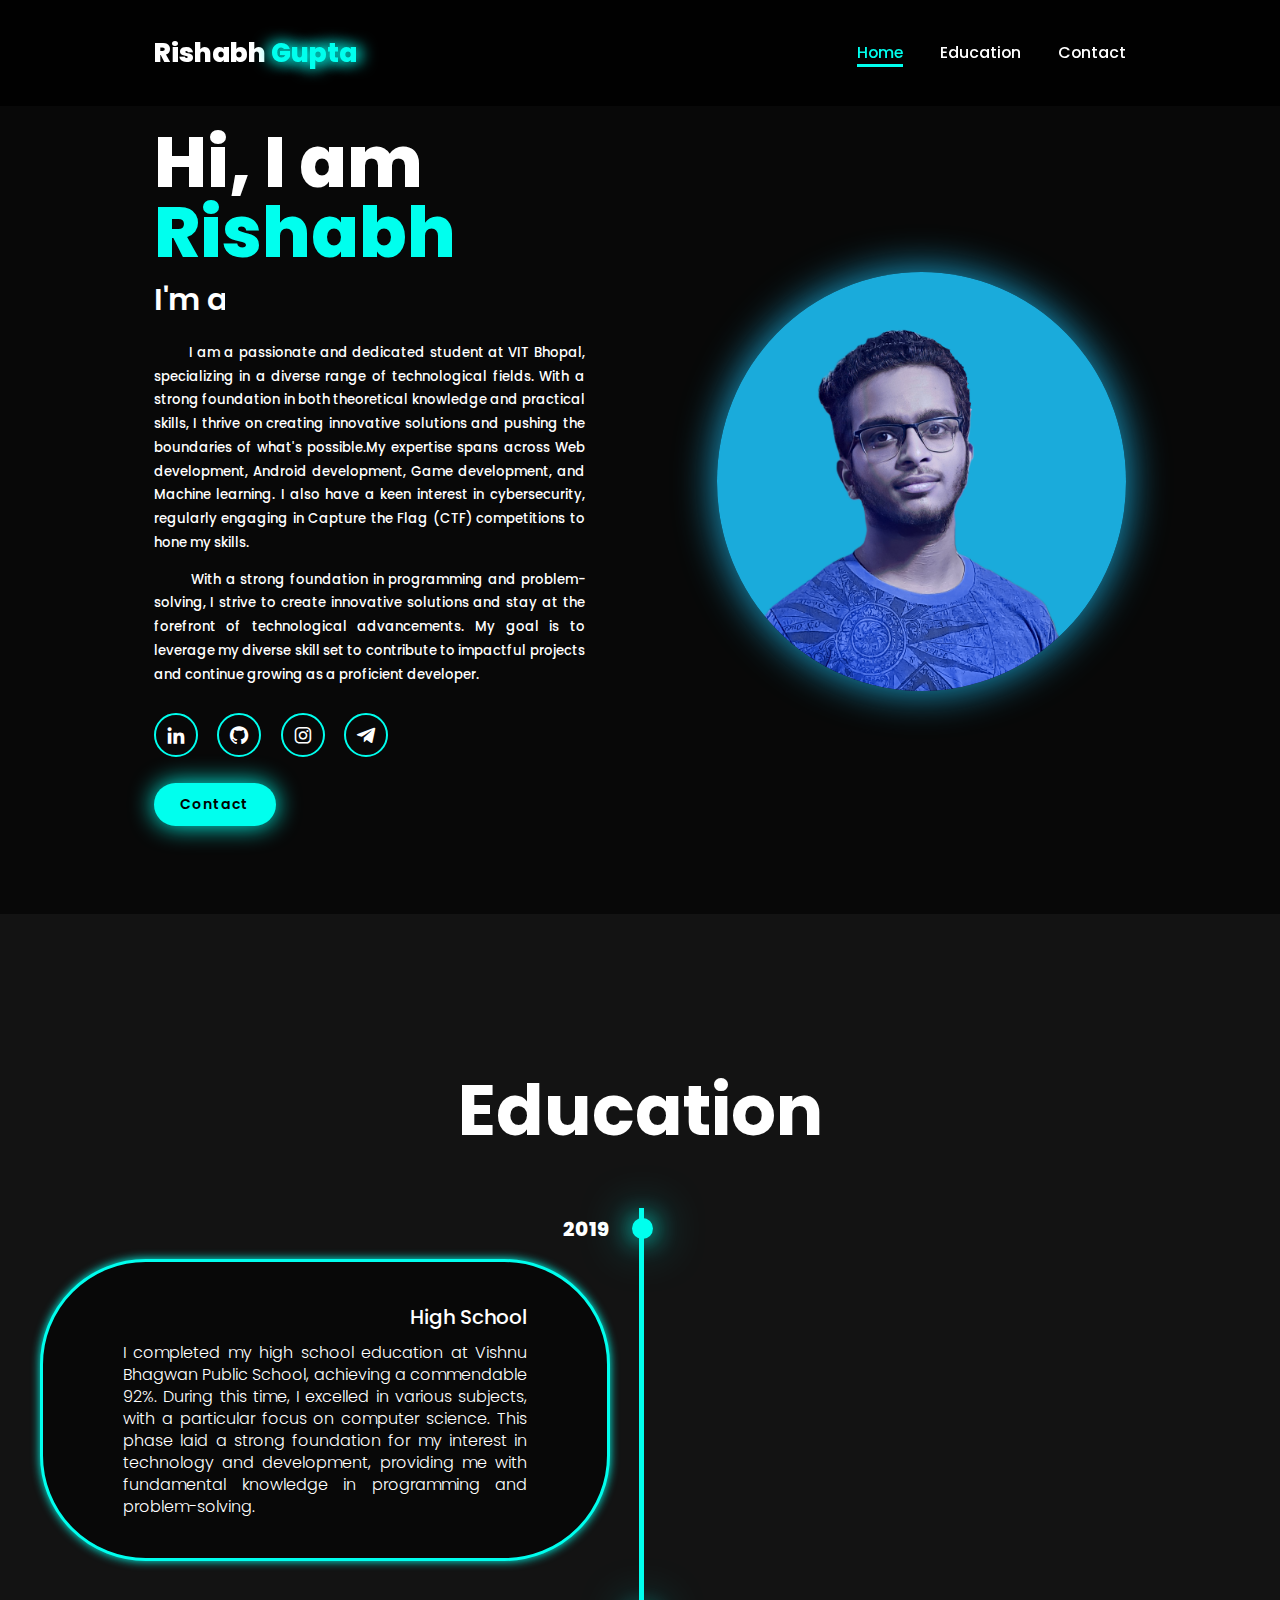
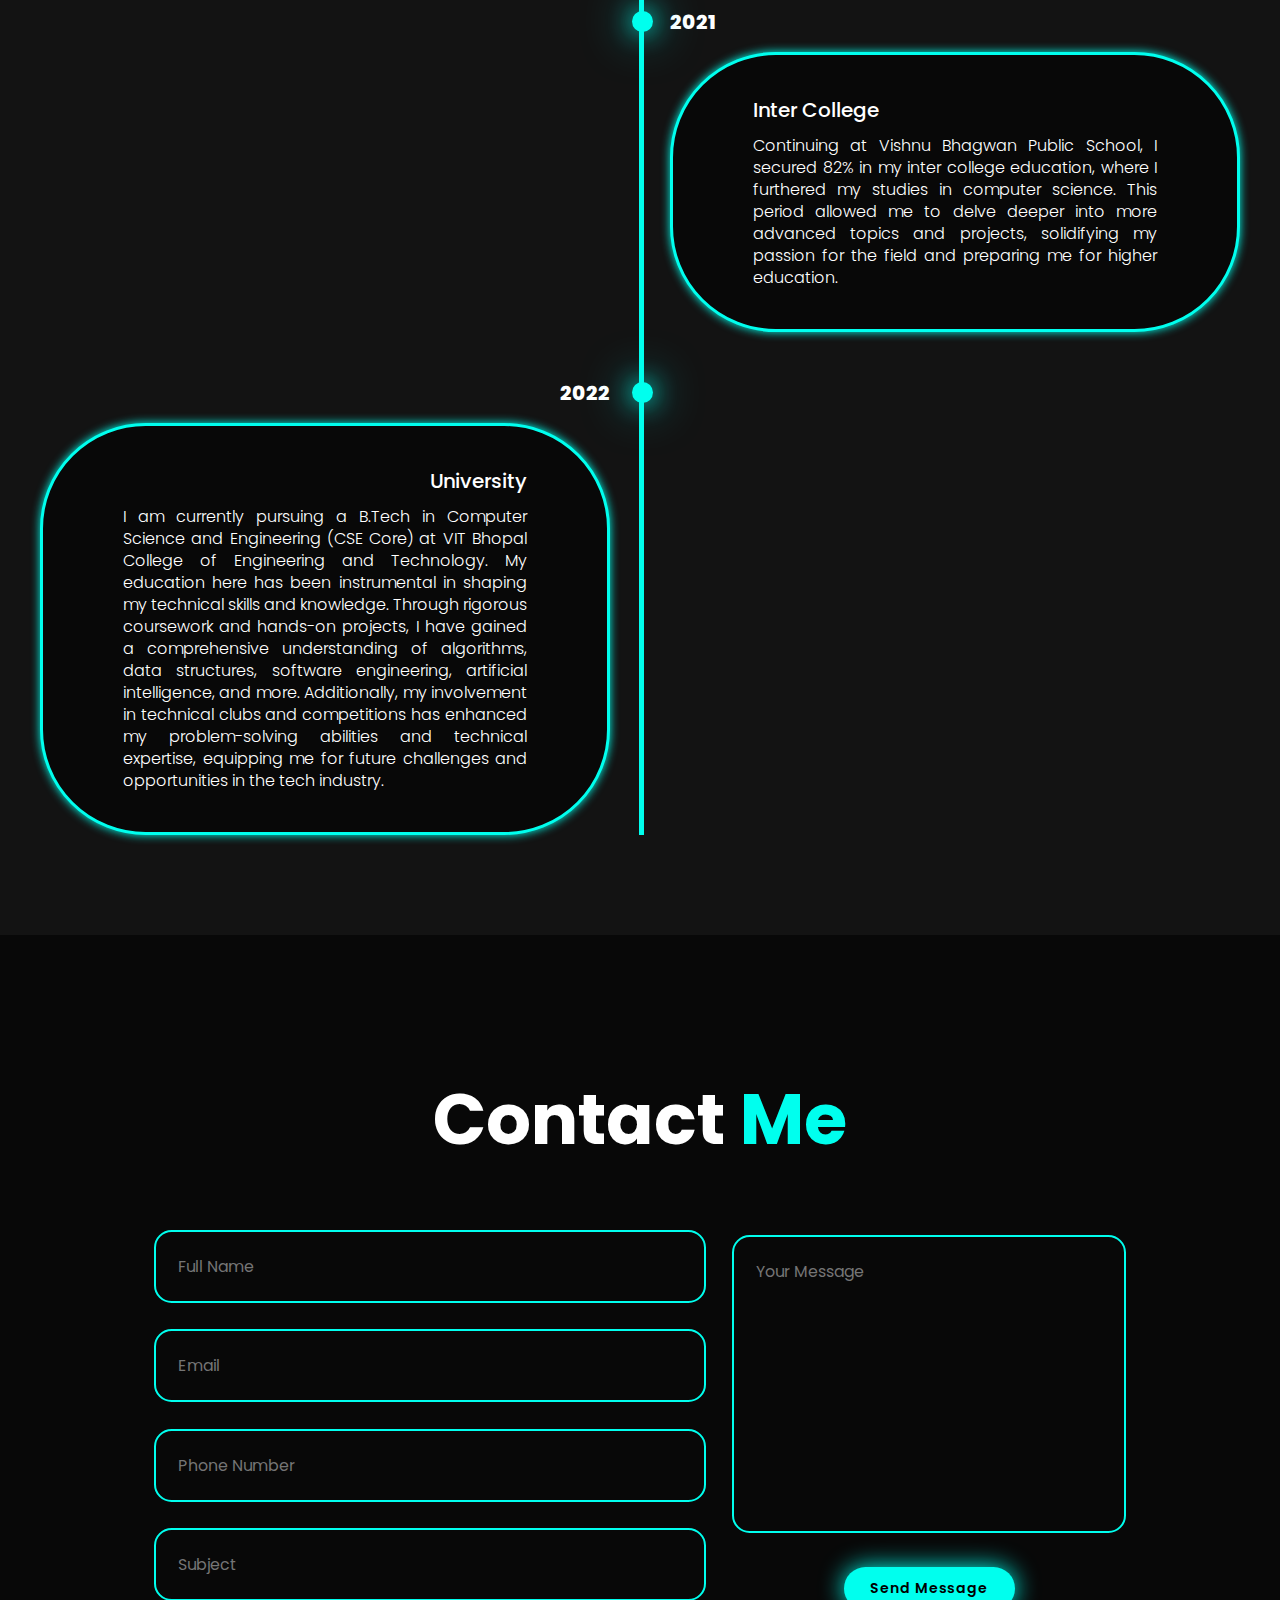
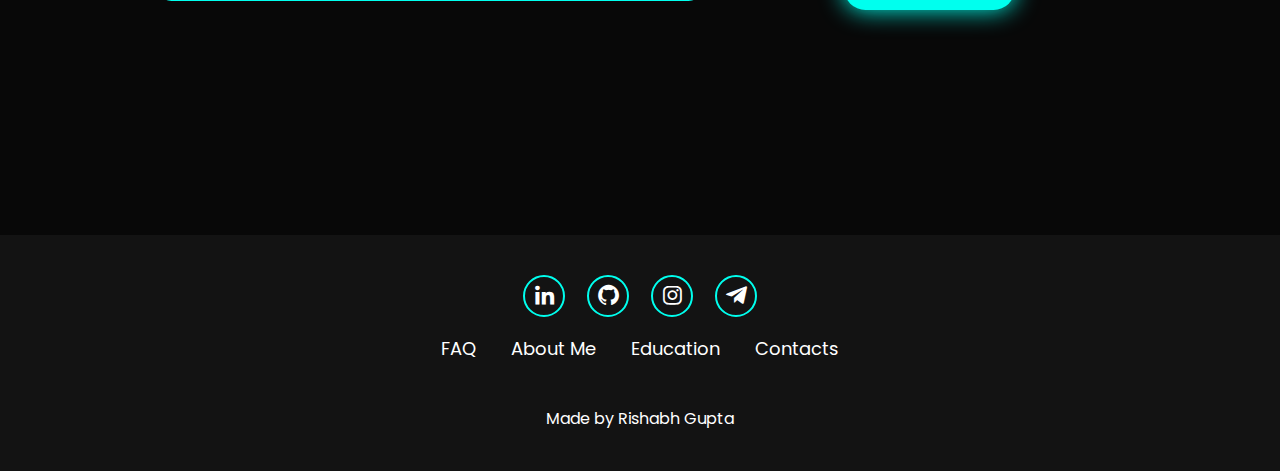
==== PortFolio/index.html @ acc9b7c8 "Made portfolio" ====
<!DOCTYPE html>
<html lang="en">

<head>
    <meta charset="UTF-8">
    <meta name="viewport"
        content="width=device-width, initial-scale=1.0">
    <title>Portfolio</title>
    <link rel="Stylesheet"
        href="./style.css">
    <link href='https://unpkg.com/boxicons@2.1.4/css/boxicons.min.css'
        rel='stylesheet'>
</head>

<body>

    <header class="header">
        <a href="#home"
            class="logo">Rishabh
            <span>Gupta</span>
        </a>

        <i class='bx bx-menu'
            id="menu-icon"></i>

        <nav class="navbar">
            <a href="#home"
                class="active">Home</a>
            <a href="#education">Education</a>
            <a href="#contacts">Contact</a>
        </nav>

    </header>

    <section class="home"
        id="home">

        <div class="home-content">
            <h1>Hi, I am <span>Rishabh</span></h1>

            <h3 class="text-animation">I'm a <span></span></h3>

            <p>&nbsp &nbsp &nbsp &nbsp I am a passionate and dedicated student at VIT Bhopal,
                specializing in a diverse range of technological fields. With a strong
                foundation in both theoretical knowledge and practical skills, I thrive on creating
                innovative solutions and pushing the boundaries of what's possible.My expertise
                spans across Web development, Android development, Game development, and Machine
                learning. I also have a keen interest in cybersecurity, regularly engaging in
                Capture the Flag (CTF) competitions to hone my skills.
            </p>
            <br>
            <p>&nbsp &nbsp &nbsp &nbsp;
                With a strong foundation in programming and problem-solving, I strive to create
                innovative solutions and stay at the forefront of technological advancements. My
                goal is to leverage my diverse skill set to contribute to impactful projects and
                continue growing as a proficient developer.
            </p>

            <div class="social-icons">
                <a href="#"><i class='bx bxl-linkedin'></i></a>
                <a href="#"><i class='bx bxl-github'></i></a>
                <a href="#"><i class='bx bxl-instagram'></i></a>
                <a href="#"><i class='bx bxl-telegram'></i></a>
            </div>

            <div class="btn-group">
                <a href="#contacts"
                    class="btn">Contact</a>
            </div>

        </div>

        <div class="home-img">
            <img src="./rishabh.png"
                alt="">
        </div>

    </section>

    <section class="education"
        id="education">
        <h2 class="heading">Education</h2>

        <div class="timeline-items">

            <div class="timeline-item">
                <div class="timeline-dot"></div>
                <div class="timeline-date">2019</div>
                <div class="timeline-content">
                    <h3>High School</h3>
                    <p>I completed my high school education at Vishnu Bhagwan Public School,
                        achieving a commendable 92%. During this time, I excelled in various
                        subjects, with a particular focus on computer science. This phase laid a
                        strong foundation for my interest in technology and development,
                        providing me with fundamental knowledge in programming and
                        problem-solving.</p>
                </div>
            </div>

            <div class="timeline-item">
                <div class="timeline-dot"> </div>
                <div class="timeline-date">2021</div>
                <div class="timeline-content">
                    <h3>Inter College</h3>
                    <p>Continuing at Vishnu Bhagwan Public School, I secured 82% in my inter
                        college education, where I furthered my studies in computer science.
                        This period allowed me to delve deeper into more advanced topics and
                        projects, solidifying my passion for the field and preparing me for
                        higher education.</p>
                </div>

            </div>

            <div class="timeline-item">
                <div class="timeline-dot"> </div>
                <div class="timeline-date">2022</div>
                <div class="timeline-content">
                    <h3>University</h3>
                    <p>I am currently pursuing a B.Tech in Computer Science and Engineering (CSE
                        Core) at VIT Bhopal College of Engineering and Technology. My education
                        here has been instrumental in shaping my technical skills and knowledge.
                        Through rigorous coursework and hands-on projects, I have gained a
                        comprehensive understanding of algorithms, data structures, software
                        engineering, artificial intelligence, and more. Additionally, my
                        involvement in technical clubs and competitions has enhanced my
                        problem-solving abilities and technical expertise, equipping me for
                        future challenges and opportunities in the tech industry.</p>
                </div>

            </div>

        </div>
    </section>

    <section class="contacts"
        id="contacts">
        <h2 class="heading">Contact <span>Me</span></h2>

        <form action="">
            <div class="input-group">
                <div class="input-box">
                    <input type="text"
                        placeholder="Full Name">
                    <input type="email"
                        placeholder="Email">
                </div>
                <div class="input-box">
                    <input type="number"
                        placeholder="Phone Number">
                    <input type="text"
                        placeholder="Subject">
                </div>
            </div>
            <div class="input-group-2">
                <textarea name=""
                    id=""
                    cols=""
                    rows="10"
                    placeholder="Your Message"></textarea>
                <input type="submit"
                    value="Send Message"
                    class="btn">
            </div>
        </form>
    </section>

    <footer class="footer">
        <div class="social">
            <a href="#"><i class='bx bxl-linkedin'></i></a>
            <a href="#"><i class='bx bxl-github'></i></a>
            <a href="#"><i class='bx bxl-instagram'></i></a>
            <a href="#"><i class='bx bxl-telegram'></i></a>
        </div>

        <ul class="list">
            <li><a href="#">FAQ</a></li>
            <li><a href="#home">About Me</a></li>
            <li><a href="#education">Education</a></li>
            <li><a href="#contacts">Contacts</a></li>
        </ul>

        <p class="copyright">
            Made by Rishabh Gupta
        </p>
    </footer>
    <script src="./script.js"></script>

</body>

</html>
---- PortFolio/style.css ----
@import url('https://fonts.googleapis.com/css2?family=Poppins&display=swap');

* {
    margin: 0;
    padding: 0;
    border: none;
    outline: none;
    color: white;
    text-decoration: none;
    box-sizing: border-box;
    scroll-behavior: smooth;
    font-family: "Poppins", sans-serif;
}


:root {
    --bg-color: #080808;
    --second-bg-color: #131313;
    --text-color: white;
    --main-color: #00ffee;
}

::-webkit-scrollbar {
    width: 15px;
}

::-webkit-scrollbar-thumb {
    background-color: var(--main-color);
}

::-webkit-scrollbar-track {
    background-color: var(--bg-color);
    width: 50px;
}

html {
    font-size: 60%;
    overflow-x: hidden;
}


body {
    background: var(--bg-color);
    color: var(--text-color);
}

span {
    color: var(--main-color);
}

/* For all section height */
section {
    min-height: 100vh;
    padding: 10rem 12% 10rem;
}

.heading {
    font-size: 8rem;
    text-align: center;
    margin: 5rem 0;
}

/* Header block */
.header {
    position: fixed;
    top: 0px;
    left: 0;
    height: 12rem;
    width: 100%;
    padding: 4rem 12% 4rem;
    background: rgba(0, 0, 0, 0.8);
    backdrop-filter: blur(10px);
    display: flex;
    justify-content: space-between;
    align-items: center;
    z-index: 5;
}

/* logo named RISHABH GUPTA */
.logo {
    font-size: 3rem;
    color: var(--text-color);
    font-weight: 800;
    cursor: pointer;
    transition: 0.3s ease;
}

.logo:hover {
    transform: scale(1.1);
}

.logo span {
    text-shadow: 5px 0px 15px var(--main-color),
        -5px 0px 15px var(--main-color);
}

/* Navbar in header */
.navbar a {
    font-size: 1.8rem;
    color: var(--text-color);
    margin-left: 4rem;
    font-weight: 500;
    transition: 0.3s ease;
    border-bottom: 3px solid transparent;
}

.navbar a:hover,
.navbar a.active {
    color: var(--main-color);
    border-bottom: 3px solid var(--main-color);
}

/* Menu icon for phone's Navbar */
#menu-icon {
    font-size: 3.6rem;
    color: var(--main-color);
    display: none;
}

/* Home Section */
.home {
    display: flex;
    align-items: center;
    justify-content: center;
    gap: 15rem;
}

/* Text and btn part */
.home-content {
    display: flex;
    flex-direction: column;
    align-items: baseline;
    text-align: left;
    justify-content: center;
    margin-top: 3rem;
}

/* Name heading */
.home-content h1 {
    font-size: 8rem;
    font-weight: 800;
    margin-top: 1.5rem;
    line-height: 1;
}

/* Worst part for me */
.home-content h3 {
    margin-bottom: 2rem;
    margin-top: 1rem;
    font-size: 3.5rem;
}

/* All text in h3 */
.text-animation {
    font-size: 34px;
    font-weight: 600;
    min-width: 280px;
}

/* Real animation part */
.text-animation span {
    position: relative;
}

/* Changing words before the span content */
.text-animation span::before {
    content: "";
    color: var(--main-color);
    animation-name: words;
    animation-duration: 15s;
    animation-iteration-count: infinite;
}

/* Creating Illusion of typing an curson by making a box on the left of the content written in above code. */
.text-animation span::after {
    content: "";
    background-color: var(--bg-color);
    position: absolute;
    width: calc(100% + 8px);
    height: 100%;
    border-left: 3px solid var(--bg-color);
    right: -8px;
    animation-name: typing, cursor;
    animation-duration: 15s, 0.6s;
    animation-iteration-count: infinite;
    animation-timing-function: steps(14);
}

/* Creating Cursor illusion  */
@keyframes cursor {
    to {
        border-left: 2px solid var(--main-color);
    }
}

/* Setting content in ::before */
@keyframes words {

    0%,
    20% {
        content: "Student";
    }

    21%,
    40% {
        content: "Web developer";
    }

    41%,
    60% {
        content: "Android Developer";
    }

    61%,
    80% {
        content: "Game Developer";
    }

    81%,
    100% {
        content: "Competitve Programmer";
    }
}

/* Typing Illusion */
@keyframes typing {

    10%,
    15%,
    30%,
    35%,
    50%,
    55%,
    70%,
    75%,
    90%,
    95% {
        width: 0;
    }

    5%,
    20%,
    25%,
    40%,
    45%,
    60%,
    65%,
    80%,
    85% {
        width: calc(100% + 8px);
    }
}

/* Written paragarph Coppied by ChatGPT. I am unable to write :) */
.home-content p {
    font-size: 1.5rem;
    font-weight: 500;
    line-height: 1.8;
    max-width: 1000px;
    text-align: justify;
}

/* Only good Image of me (Used everywhere lol) */
.home-img {
    border-radius: 50%;
}

.home-img img {
    position: relative;
    top: 3rem;
    width: 32vw;
    border-radius: 50%;
    box-shadow: 0px 0px 40px #1aabdb;
    cursor: pointer;
    transition: 0.4s ease-in-out;
}

/* Fancy animation on image */
.home-img img:hover {
    box-shadow: 0 0 40px #1aabdb,
        0 0 70px #1aabdb,
        0 0 100px #1aabdb;
}

.social-icons a {
    display: inline-flex;
    justify-content: center;
    align-items: center;
    width: 5rem;
    height: 5rem;
    background: transparent;
    border-radius: 50%;
    border: 2px solid var(--main-color);
    font-size: 2.5rem;
    color: var(--main-color);
    margin: 3rem 2rem 3rem 0;
    transition: 0.3s ease-in-out;
}

.social-icons a:hover {
    color: var(--text-color);
    transform: scale(1.3) translateY(-5px);
    box-shadow: 0 0 25px var(--main-color);
    background-color: var(--main-color);
}

.btn-group {
    gap: 1.5rem;
}

.btn {
    display: inline-block;
    padding: 1rem 2.8rem;
    background: var(--main-color);
    box-shadow: 0 0 25px var(--main-color);
    border-radius: 4rem;
    font-size: 1.6rem;
    color: black;
    border: 2px solid transparent;
    letter-spacing: 0.1rem;
    font-weight: 600;
    transition: 0.3s ease-in-out;
    cursor: pointer;
}

.btn:hover {
    transform: scale(1.05);
    box-shadow: 0 0 50px var(--main-color);
}

/* Eduction Section */
.education {
    padding: 100px 15px;
    background: var(--second-bg-color);
}

.education h2 {
    margin-bottom: 5rem;
}

.timeline-items {
    max-width: 1200px;
    margin: auto;
    display: flex;
    flex-wrap: wrap;
    position: relative;
}

.timeline-items::before {
    content: "";
    position: absolute;
    width: 5px;
    height: 100%;
    background-color: var(--main-color);
    left: calc((50% - 1px));
}

.timeline-item {
    margin-bottom: 40px;
    width: 100%;
    position: relative;
}

.timeline-item:last-child {
    margin-bottom: 0;
}

.timeline-item:nth-child(odd) {
    padding-right: calc(50% + 30px);
    text-align: right;
}

.timeline-item:nth-child(even) {
    padding-left: calc(50% + 30px);
}

.timeline-dot {
    height: 21px;
    width: 21px;
    background-color: var(--main-color);
    box-shadow: 0 0 25px var(--main-color),
        0 0 50px var(--main-color);
    border-radius: 50%;
    position: absolute;
    left: calc(50% - 8px);
    top: 10px;
}

.timeline-date {
    font-size: 20px;
    font-weight: 800;
    margin: 6px 0 15px;
}

.timeline-content {
    background-color: var(--bg-color);
    border: 3px solid var(--main-color);
    padding: 40px 80px;
    border-radius: 12rem;
    box-shadow: 0 0 10px var(--main-color);
    cursor: pointer;
    transition: 0.3s ease-in-out;
}

.timeline-content:hover {
    transform: scale(1.05);
    box-shadow: 0 0 25px var(--main-color);
}

.timeline-content h3 {
    font-size: 20px;
    font-weight: 500;
    margin: 0 0 10px;
}

.timeline-content p {
    font-size: 16px;
    font-weight: 300;
    line-height: 22px;
    text-align: justify;
}

/* Contacts */
.contacts {
    background-color: var(--bg-color);
}

.contacts h2 {
    margin-bottom: 3rem;
    color: white;
}

.contacts form {
    display: flex;
    align-items: center;
    justify-content: center;
    gap: 3rem;
    margin: 5rem auto;
    text-align: center;
}

.contacts form .input-box {
    display: flex;
    justify-content: center;
    flex-wrap: wrap;
}

.contacts form .input-box input,
.contacts form textarea {
    width: 100%;
    padding: 2.5rem;
    font-size: 1.8rem;
    color: var(--text-color);
    background: var(--bg-color);
    border-radius: 2rem;
    border: 2px solid var(--main-color);
    margin: 1.5rem 0;
    resize: none;
}

.contacts form .btn {
    margin-top: 2rem;
}

.footer {
    position: relative;
    bottom: 0;
    width: 100%;
    padding: 40px 0;
    background-color: var(--second-bg-color);
}

.footer .social {
    text-align: center;
    padding-bottom: 25px;
    color: var(--main-color);
}

.footer .social a {
    font-size: 25px;
    color: var(--main-color);
    border: 2px solid var(--main-color);
    width: 42px;
    height: 42px;
    line-height: 42px;
    display: inline-block;
    text-align: center;
    border-radius: 50%;
    margin: 0 10px;
    transition: 0.3s ease-in-out;
}

.footer .social a:hover {
    transform: scale(1.2)translateY((-10px));
    background-color: var(--main-color);
    color: black;
    box-shadow: 0 0 25px var(--main-color);
}

.footer ul {
    margin-top: 0;
    padding: 0;
    font-size: 18px;
    line-height: 1.6rem;
    margin-left: 0;
    text-align: center;
}

.footer ul li a {
    color: white;
    border-bottom: 3px solid transparent;
    transition: 0.3s ease-in-out;
}

.footer ul li a:hover {
    border-bottom: 3px solid var(--main-color);
}

.footer ul li {
    display: inline-block;
    padding: 0 15px;
}

.footer .copyright {
    margin-top: 50px;
    text-align: center;
    font-size: 16px;
    color: white;
}

/* Media Queries (Responsivness) */
@media (max-width:1285px) {
    html {
        font-size: 55%;
    }
}

@media (max-width:991px) {
    header {
        padding: 2rem 3%;
    }

    section {
        padding: 10rem 3% 2rem;
    }

    .timeline-items::before {
        left: 7px;
    }

    .timeline-item:nth-child(odd) {
        padding-right: 0;
        text-align: left;
    }

    .timeline-item:nth-child(odd),
    .timeline-item:nth-child(even) {
        padding-left: 37px;
    }

    .timeline-dot {
        left: 0;
    }

    .contacts form {
        flex-direction: column;
    }

    .footer {
        padding: 2rem 3%;
    }
}

@media (max-width:895px) {
    #menu-icon {
        display: block;
    }

    .navbar {
        position: absolute;
        top: 100%;
        right: 0;
        width: 50%;
        padding: 1rem 3%;
        background: rgba(0, 0, 0, 0.8);
        backdrop-filter: blur(20px);
        border-bottom-left-radius: 2rem;
        border-left: 2px solid var(--main-color);
        border-bottom: 2px solid var(--main-color);
        display: none;
    }

    .navbar.active {
        display: block;
    }

    .navbar a {
        display: block;
        font-size: 2rem;
        margin: 3rem 0;
        color: white;
    }

    .home {
        flex-direction: column-reverse;
        margin: 5rem 4rem;
    }

    .home-content h3 {
        font-size: 2.6rem;
    }

    .home-content h1 {
        font-size: 8rem;
        margin-top: 1rem;
    }

    .home-content p {
        max-width: 600px;
        margin: 0 auto;
    }

    .home-img {
        width: 30vw;
    }

}
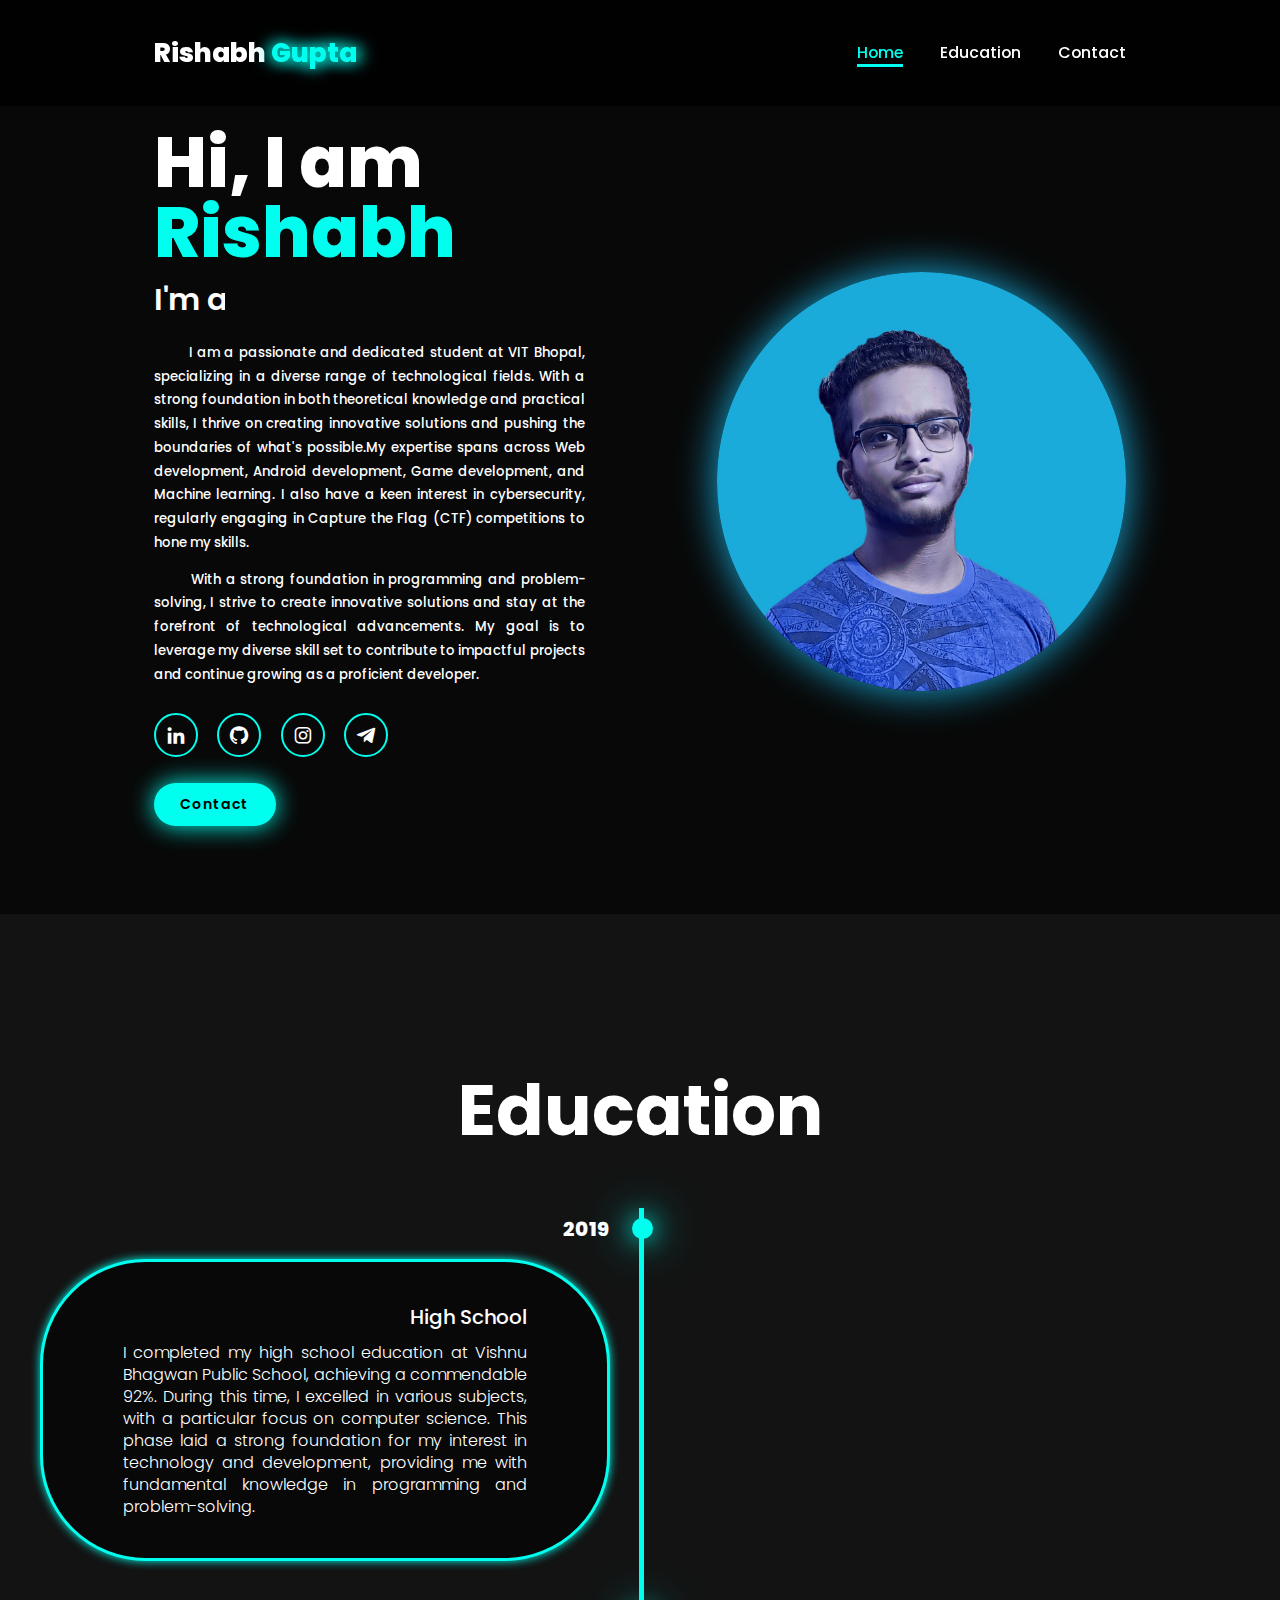
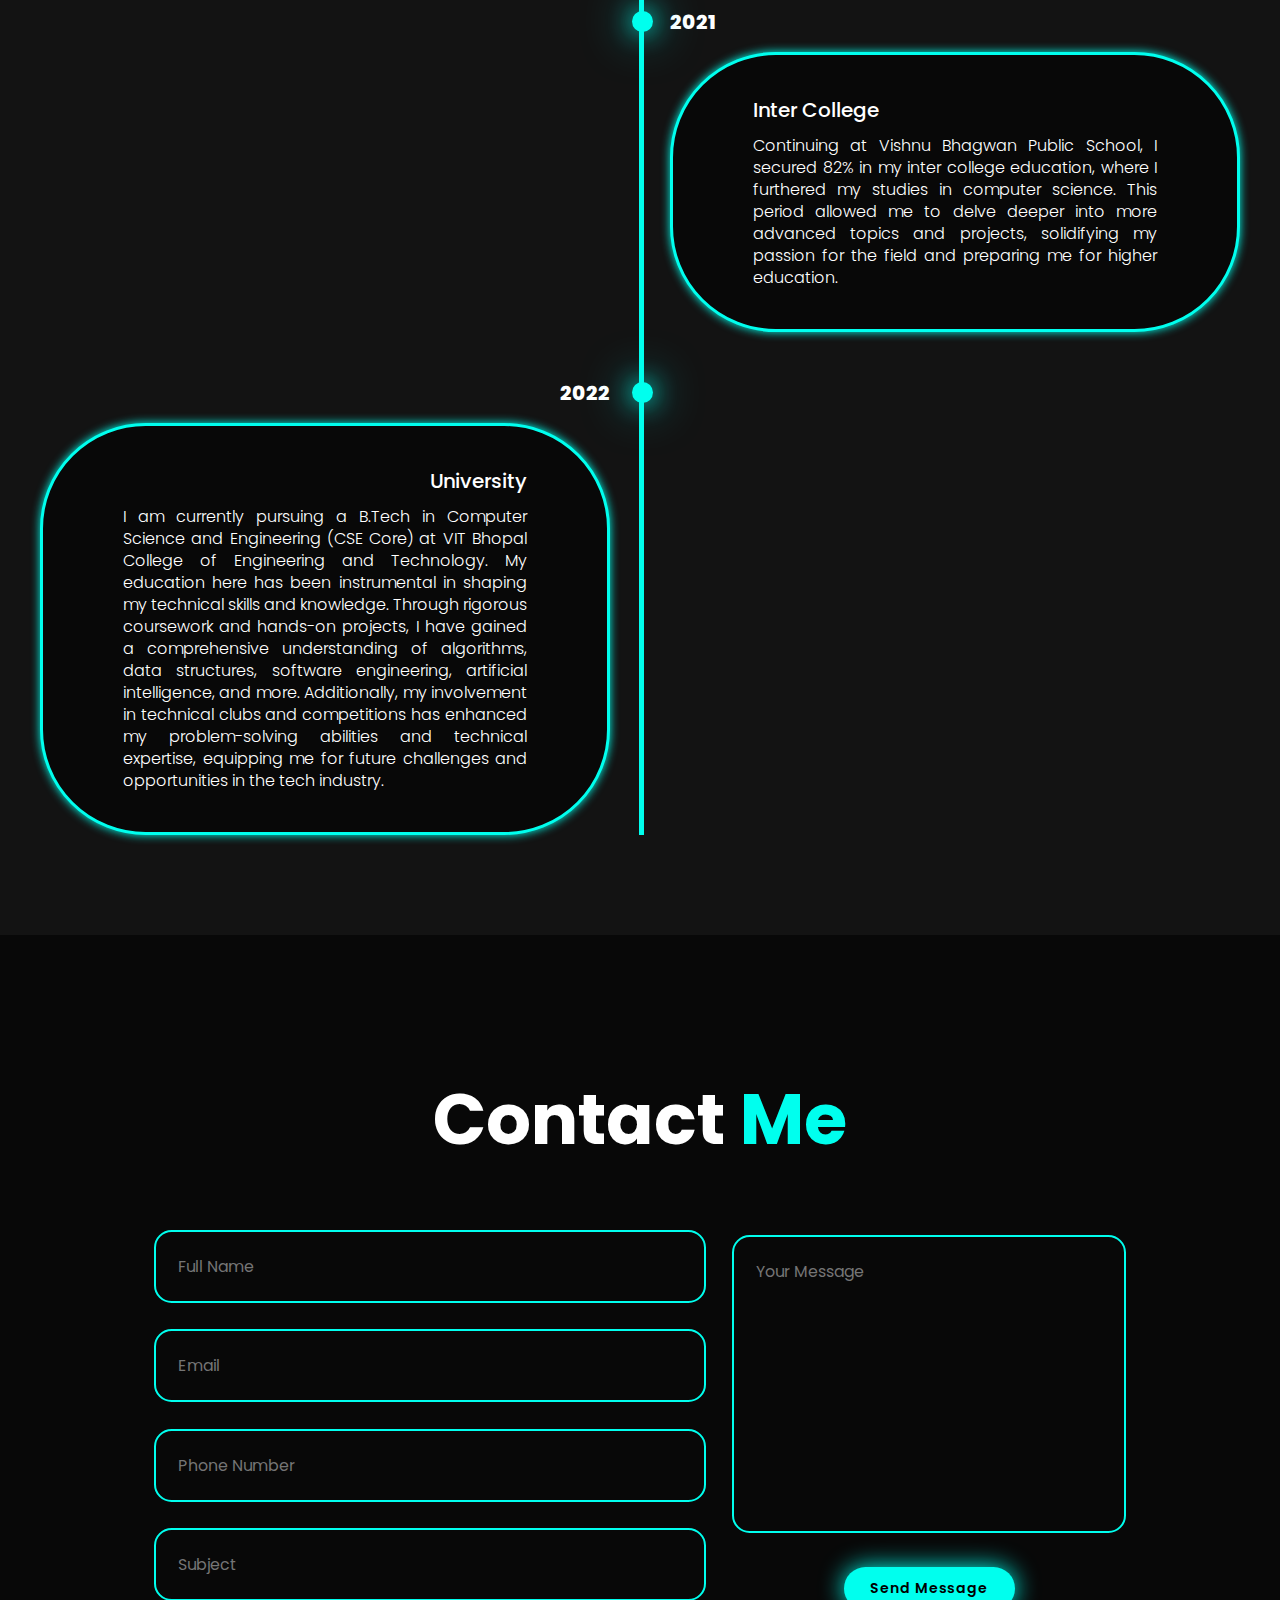
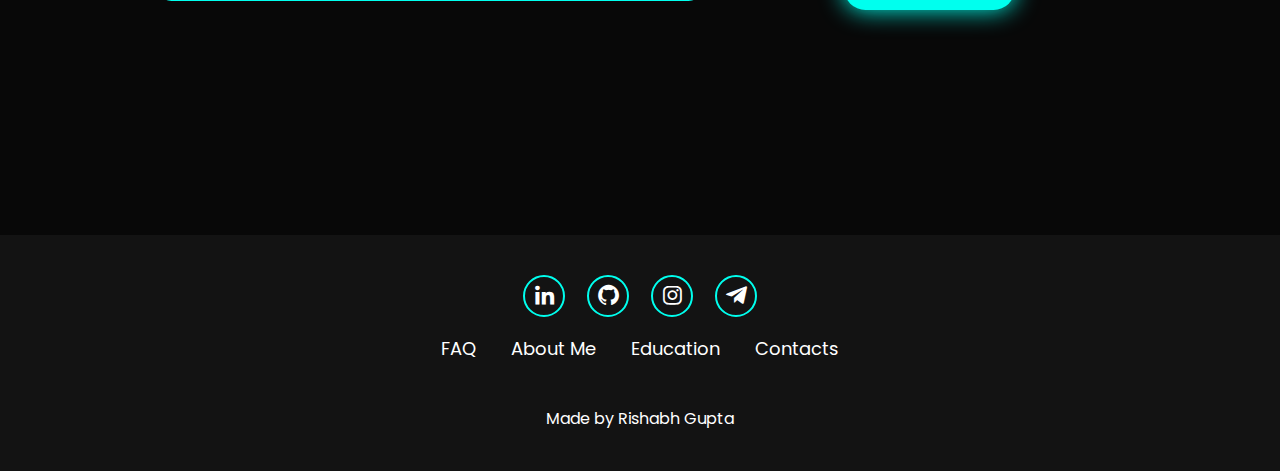
==== commit ec7b87bb: "Reduce Image size" ====
--- a/PortFolio/index.html
+++ b/PortFolio/index.html
@@ -71,7 +71,7 @@
         </div>
 
         <div class="home-img">
-            <img src="./rishabh.png"
+            <img src="./rishabh.jpg"
                 alt="">
         </div>
 
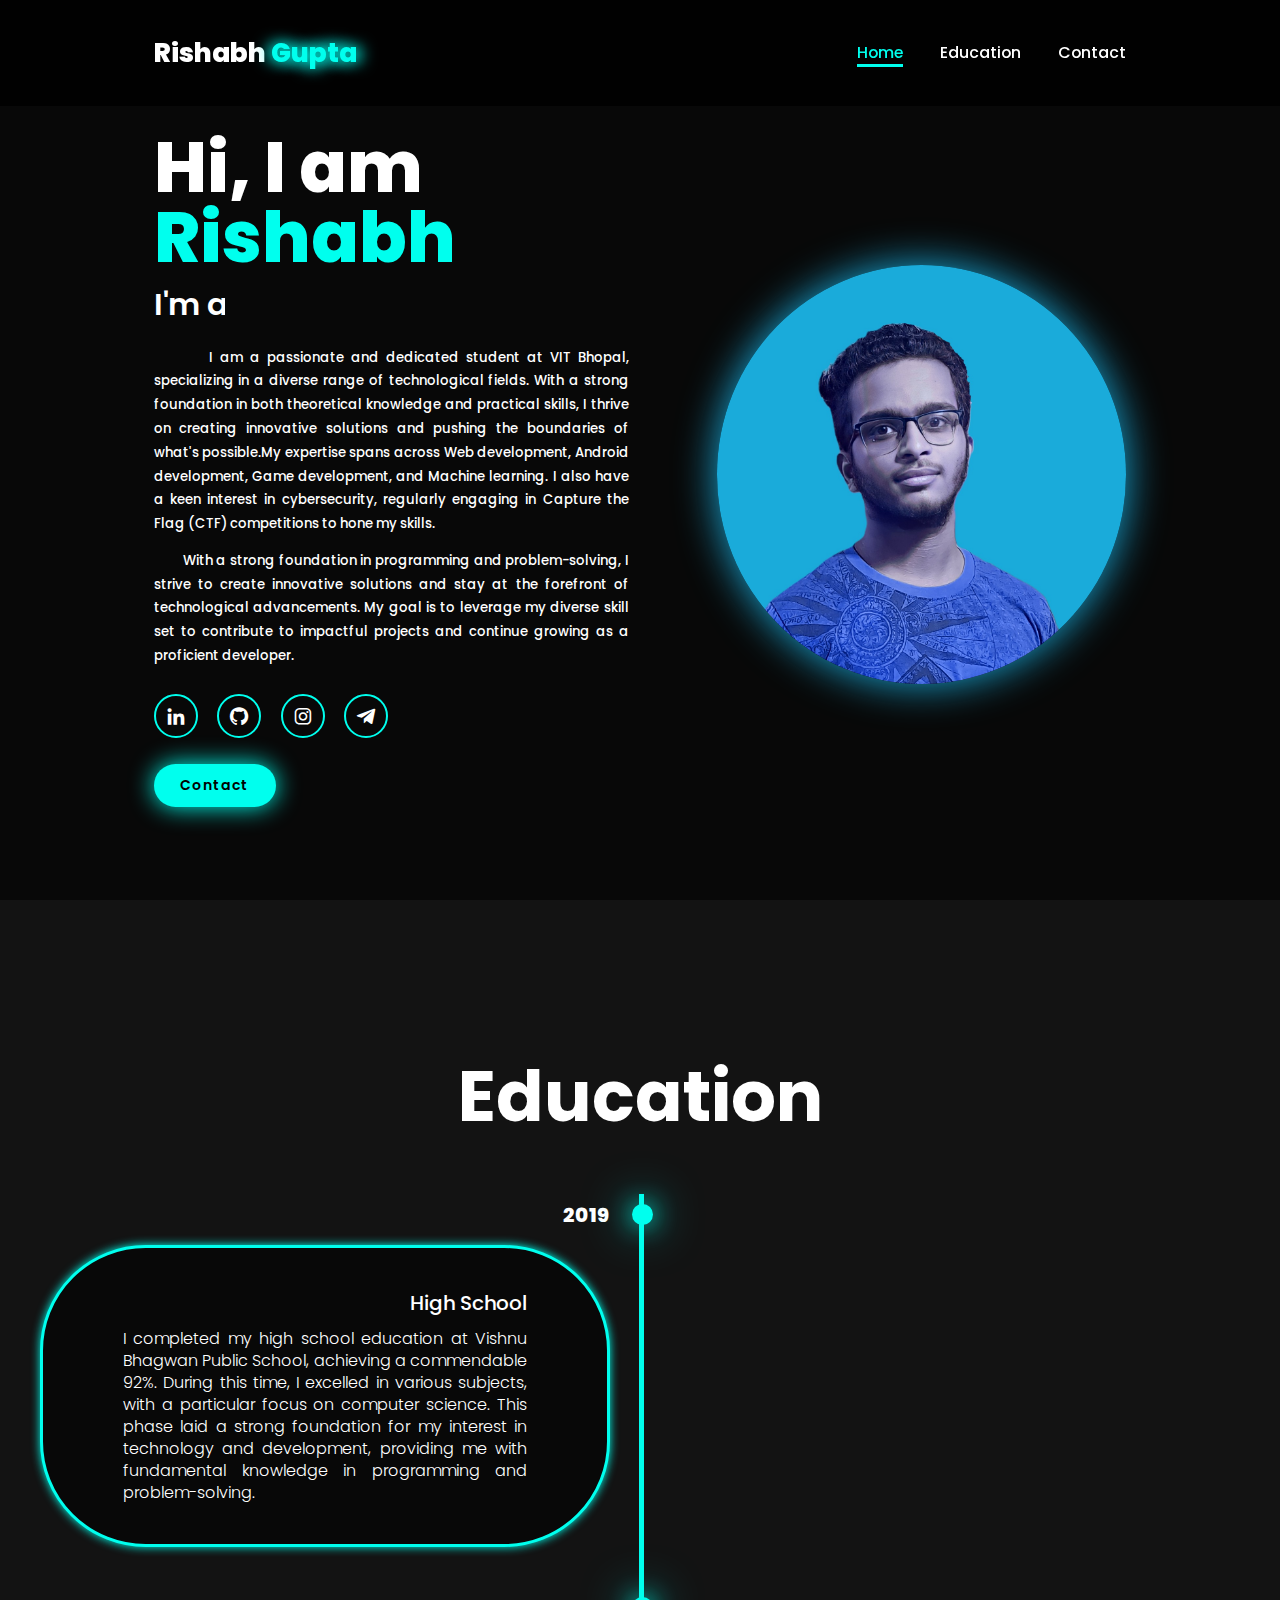
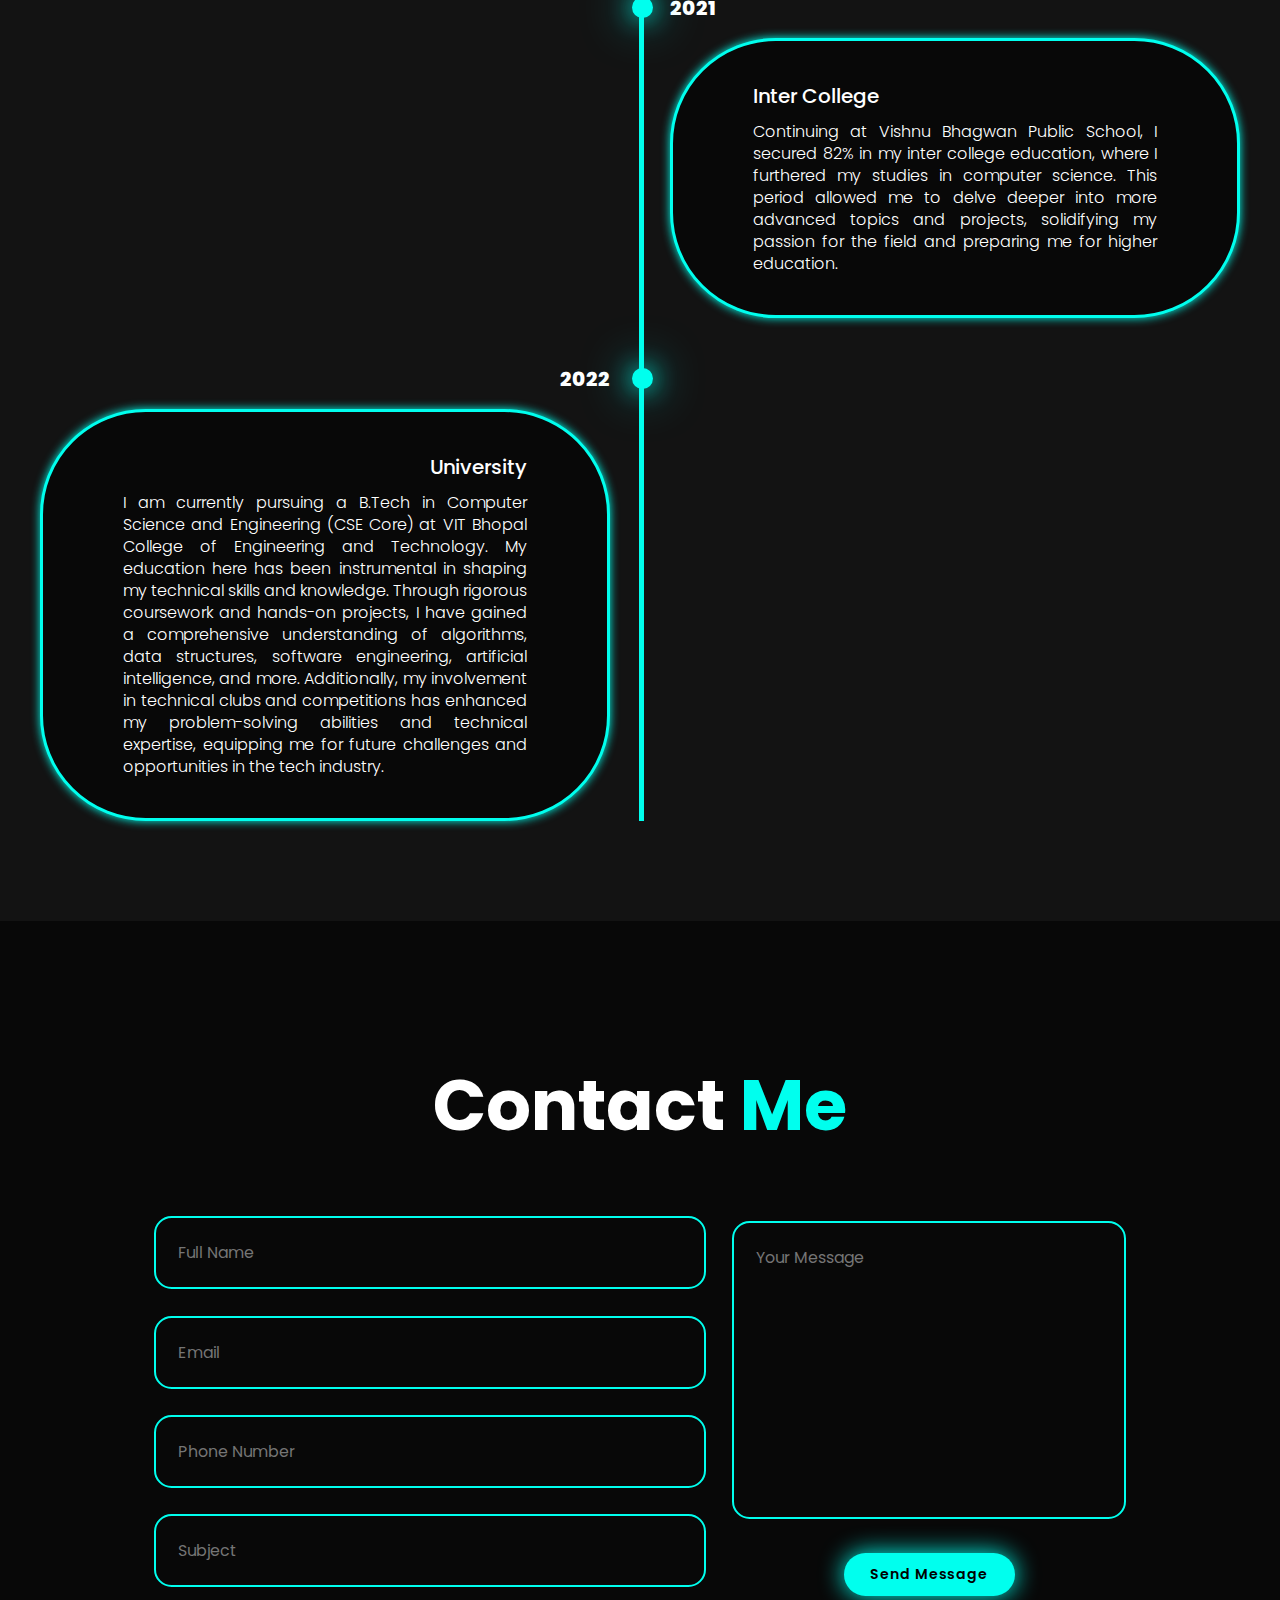
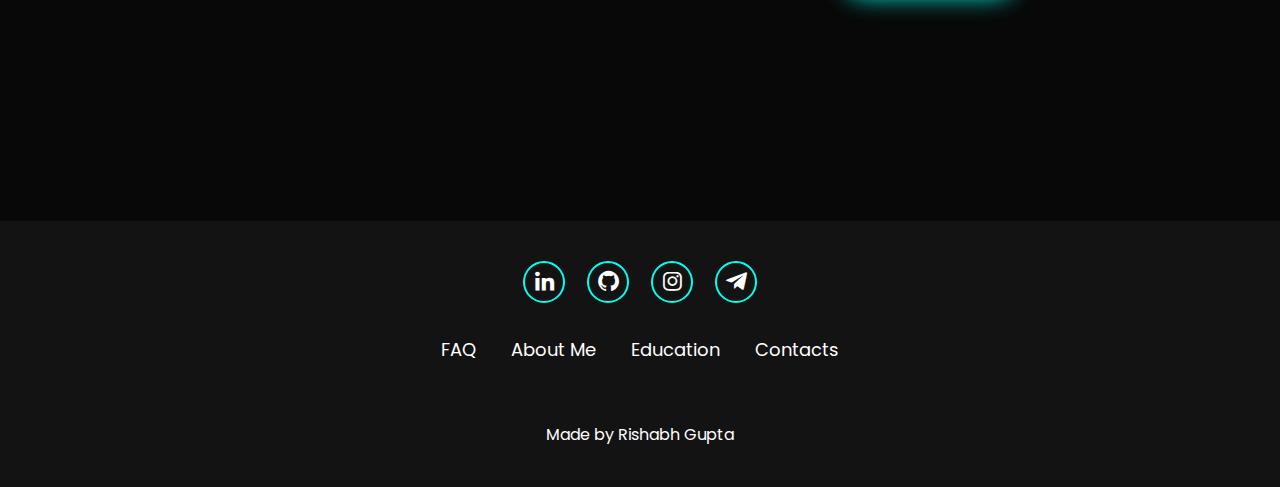
==== commit 3b3a7ba5: "Added links" ====
--- a/PortFolio/index.html
+++ b/PortFolio/index.html
@@ -57,10 +57,10 @@
             </p>
 
             <div class="social-icons">
-                <a href="#"><i class='bx bxl-linkedin'></i></a>
-                <a href="#"><i class='bx bxl-github'></i></a>
-                <a href="#"><i class='bx bxl-instagram'></i></a>
-                <a href="#"><i class='bx bxl-telegram'></i></a>
+                <a href="https://www.linkedin.com/in/rishabh-gupta-a07695176/" target="_blank"><i class='bx bxl-linkedin'></i></a>
+                <a href="https://github.com/RISHABH-GUPTA-RG" target="_blank"><i class='bx bxl-github'></i></a>
+                <a href="https://www.instagram.com/rishabh_gupta_rg_/" target="_blank"><i class='bx bxl-instagram'></i></a>
+                <a href="https://t.me/Rishabh_Gupta_RG" target="_blank"><i class='bx bxl-telegram'></i></a>
             </div>
 
             <div class="btn-group">
@@ -166,10 +166,10 @@
 
     <footer class="footer">
         <div class="social">
-            <a href="#"><i class='bx bxl-linkedin'></i></a>
-            <a href="#"><i class='bx bxl-github'></i></a>
-            <a href="#"><i class='bx bxl-instagram'></i></a>
-            <a href="#"><i class='bx bxl-telegram'></i></a>
+            <a href="https://www.linkedin.com/in/rishabh-gupta-a07695176/" target="_blank"><i class='bx bxl-linkedin'></i></a>
+            <a href="https://github.com/RISHABH-GUPTA-RG" target="_blank"><i class='bx bxl-github'></i></a>
+            <a href="https://www.instagram.com/rishabh_gupta_rg_/" target="_blank"><i class='bx bxl-instagram'></i></a>
+            <a href="https://t.me/Rishabh_Gupta_RG" target="_blank"><i class='bx bxl-telegram'></i></a>
         </div>
 
         <ul class="list">
--- a/PortFolio/style.css
+++ b/PortFolio/style.css
@@ -36,6 +36,7 @@
 html {
     font-size: 60%;
     overflow-x: hidden;
+    min-width: 375px;
 }
 
 
@@ -122,7 +123,7 @@
     display: flex;
     align-items: center;
     justify-content: center;
-    gap: 15rem;
+    gap: 10rem;
 }
 
 /* Text and btn part */
@@ -501,7 +502,7 @@
     margin-top: 0;
     padding: 0;
     font-size: 18px;
-    line-height: 1.6rem;
+    line-height: 5rem;
     margin-left: 0;
     text-align: center;
 }
@@ -538,6 +539,10 @@
 @media (max-width:991px) {
     header {
         padding: 2rem 3%;
+    }
+
+    .home{
+        gap:5rem;
     }
 
     section {
@@ -607,11 +612,11 @@
     }
 
     .home-content h3 {
-        font-size: 2.6rem;
+        font-size: 1.6rem;
     }
 
     .home-content h1 {
-        font-size: 8rem;
+        font-size: 5rem;
         margin-top: 1rem;
     }
 
@@ -621,7 +626,15 @@
     }
 
     .home-img {
-        width: 30vw;
-    }
-
+        width: 50vw;
+    }
+
+    .home-img img {
+        width: 50vw;
+    }
+
+    .timeline-content {
+        border-radius: 2rem;
+        padding: 10px 20px;
+    }
 }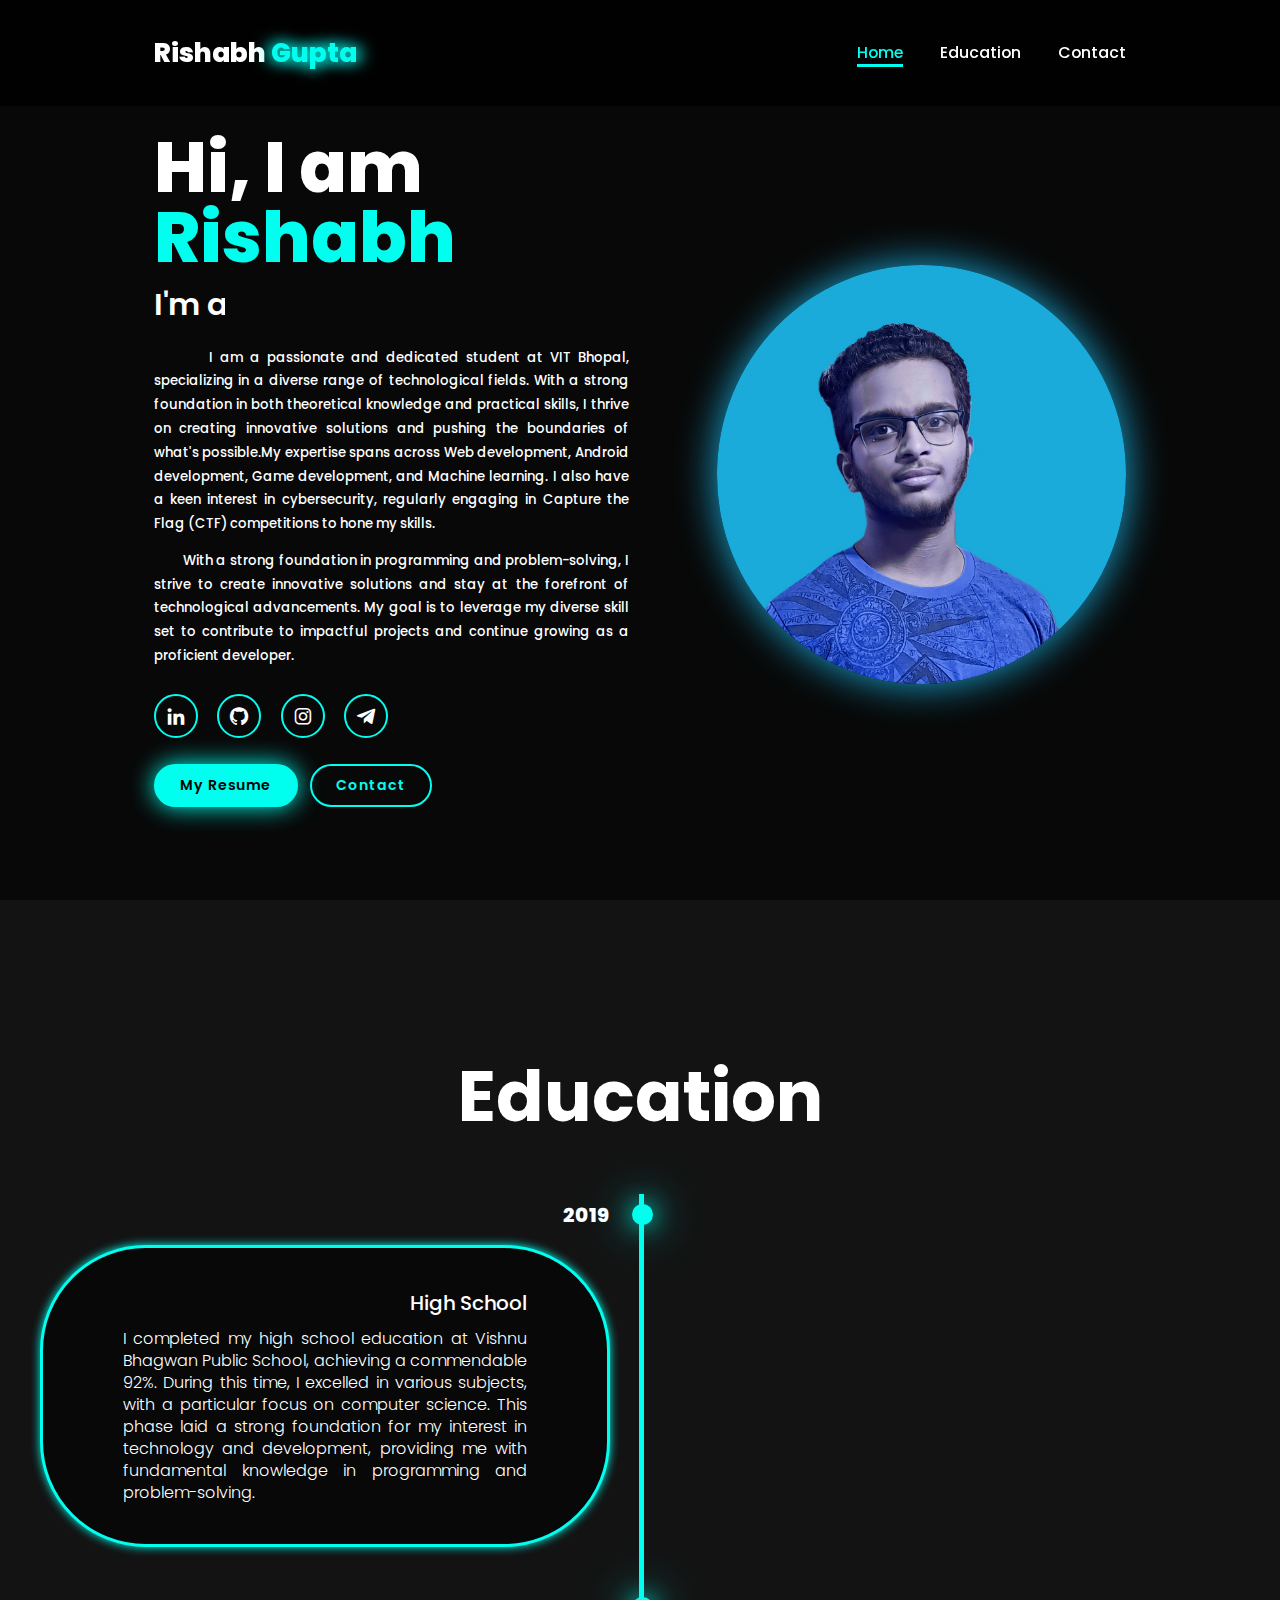
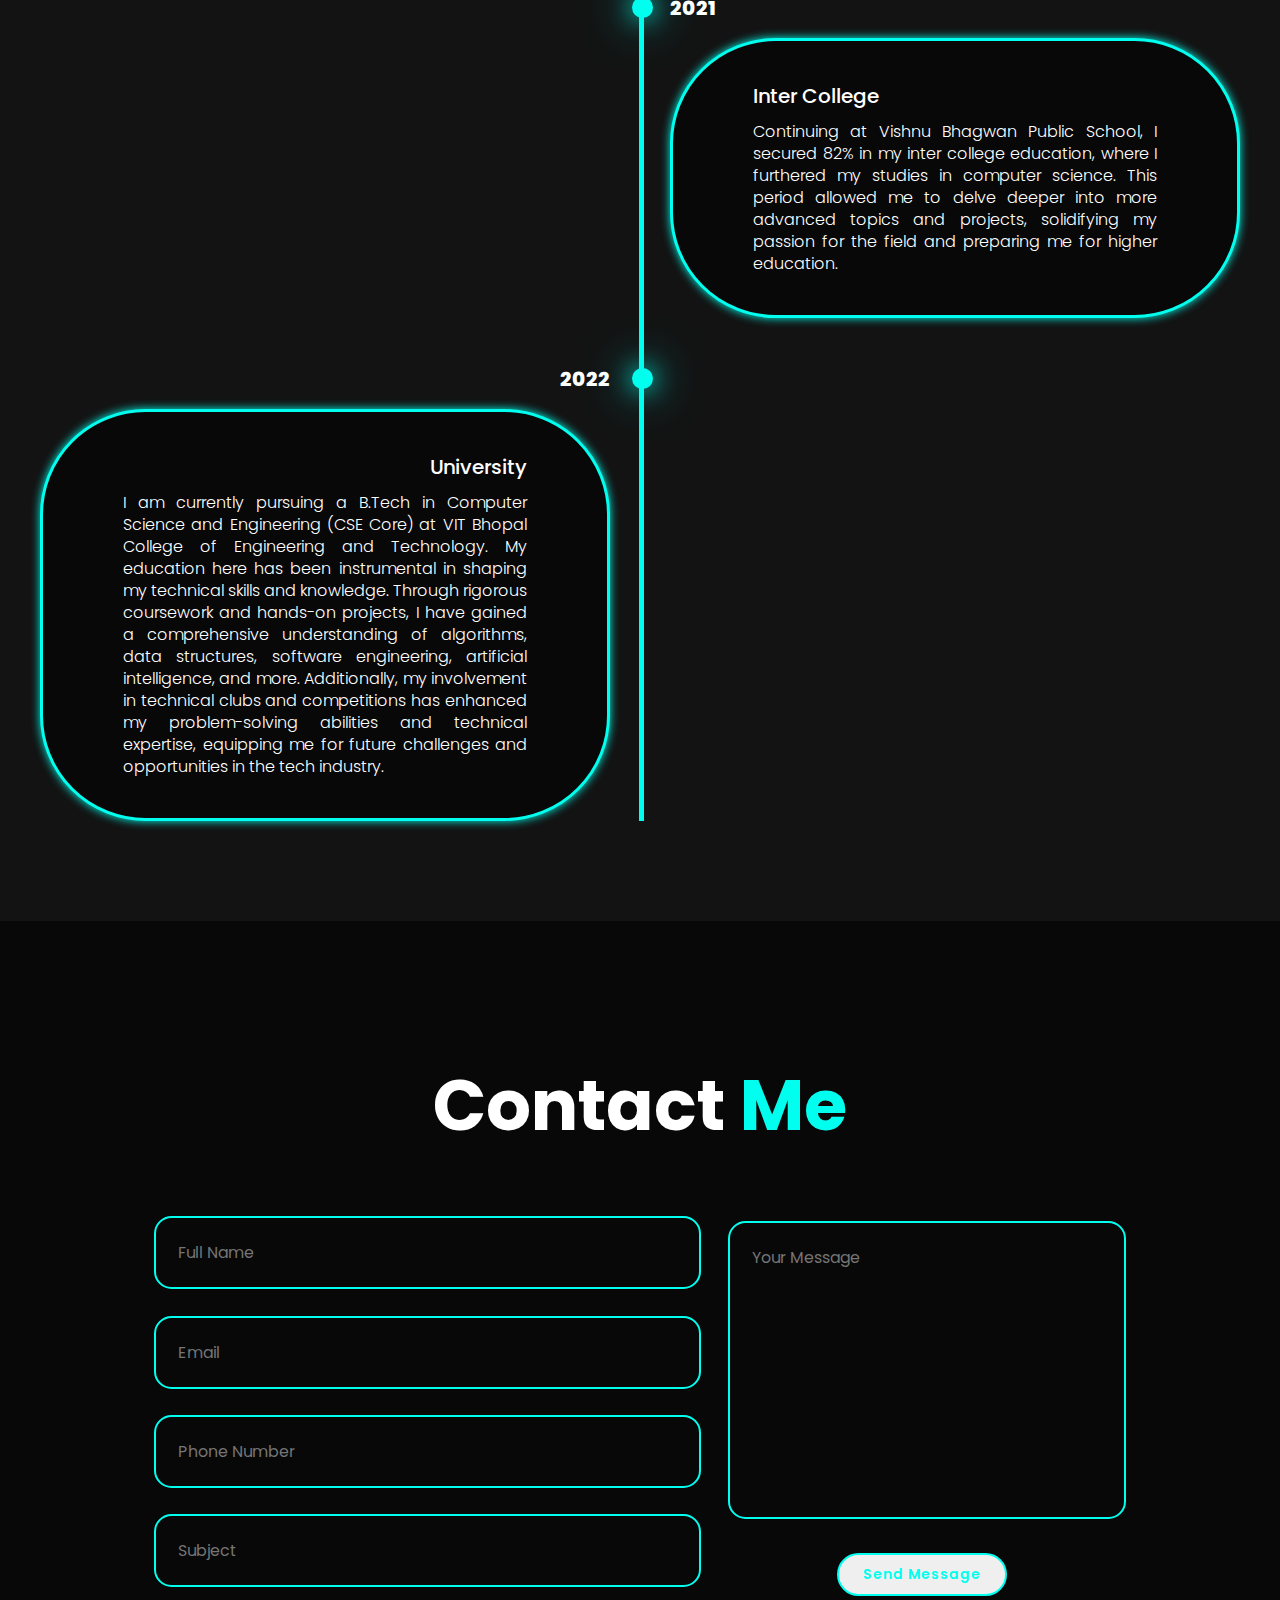
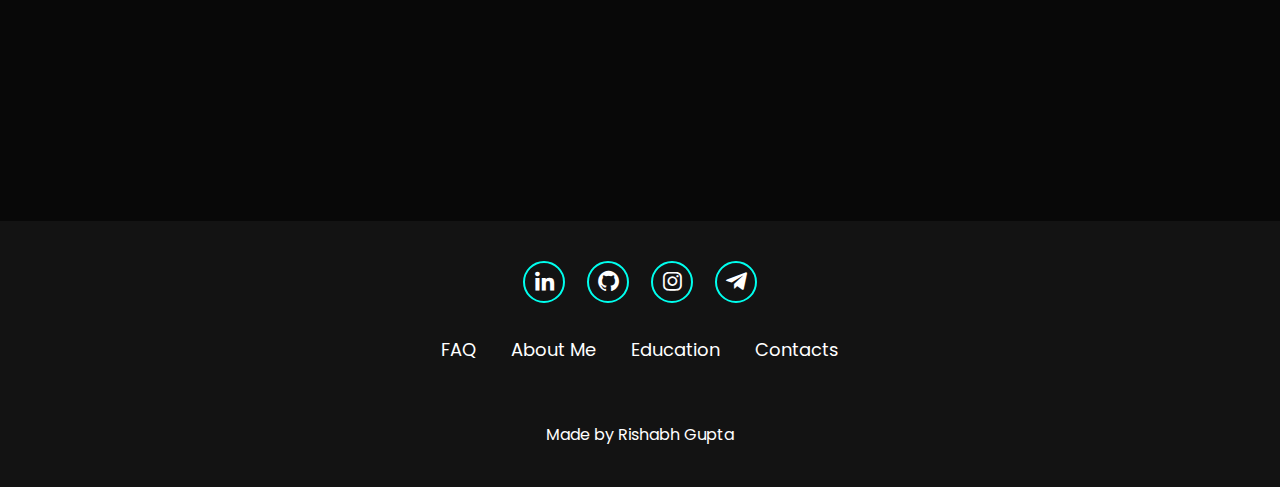
==== commit e95d8bb1: "Added my resume" ====
--- a/PortFolio/index.html
+++ b/PortFolio/index.html
@@ -1,190 +1,216 @@
 <!DOCTYPE html>
 <html lang="en">
-
-<head>
-    <meta charset="UTF-8">
-    <meta name="viewport"
-        content="width=device-width, initial-scale=1.0">
-    <title>Portfolio</title>
-    <link rel="Stylesheet"
-        href="./style.css">
-    <link href='https://unpkg.com/boxicons@2.1.4/css/boxicons.min.css'
-        rel='stylesheet'>
-</head>
-
-<body>
-
-    <header class="header">
-        <a href="#home"
-            class="logo">Rishabh
-            <span>Gupta</span>
-        </a>
-
-        <i class='bx bx-menu'
-            id="menu-icon"></i>
-
-        <nav class="navbar">
-            <a href="#home"
-                class="active">Home</a>
-            <a href="#education">Education</a>
-            <a href="#contacts">Contact</a>
-        </nav>
-
-    </header>
-
-    <section class="home"
-        id="home">
-
-        <div class="home-content">
-            <h1>Hi, I am <span>Rishabh</span></h1>
-
-            <h3 class="text-animation">I'm a <span></span></h3>
-
-            <p>&nbsp &nbsp &nbsp &nbsp I am a passionate and dedicated student at VIT Bhopal,
-                specializing in a diverse range of technological fields. With a strong
-                foundation in both theoretical knowledge and practical skills, I thrive on creating
-                innovative solutions and pushing the boundaries of what's possible.My expertise
-                spans across Web development, Android development, Game development, and Machine
-                learning. I also have a keen interest in cybersecurity, regularly engaging in
-                Capture the Flag (CTF) competitions to hone my skills.
-            </p>
-            <br>
-            <p>&nbsp &nbsp &nbsp &nbsp;
-                With a strong foundation in programming and problem-solving, I strive to create
-                innovative solutions and stay at the forefront of technological advancements. My
-                goal is to leverage my diverse skill set to contribute to impactful projects and
-                continue growing as a proficient developer.
-            </p>
-
-            <div class="social-icons">
-                <a href="https://www.linkedin.com/in/rishabh-gupta-a07695176/" target="_blank"><i class='bx bxl-linkedin'></i></a>
-                <a href="https://github.com/RISHABH-GUPTA-RG" target="_blank"><i class='bx bxl-github'></i></a>
-                <a href="https://www.instagram.com/rishabh_gupta_rg_/" target="_blank"><i class='bx bxl-instagram'></i></a>
-                <a href="https://t.me/Rishabh_Gupta_RG" target="_blank"><i class='bx bxl-telegram'></i></a>
-            </div>
-
-            <div class="btn-group">
-                <a href="#contacts"
-                    class="btn">Contact</a>
-            </div>
-
-        </div>
-
-        <div class="home-img">
-            <img src="./rishabh.jpg"
-                alt="">
-        </div>
-
-    </section>
-
-    <section class="education"
-        id="education">
-        <h2 class="heading">Education</h2>
-
-        <div class="timeline-items">
-
-            <div class="timeline-item">
-                <div class="timeline-dot"></div>
-                <div class="timeline-date">2019</div>
-                <div class="timeline-content">
-                    <h3>High School</h3>
-                    <p>I completed my high school education at Vishnu Bhagwan Public School,
-                        achieving a commendable 92%. During this time, I excelled in various
-                        subjects, with a particular focus on computer science. This phase laid a
-                        strong foundation for my interest in technology and development,
-                        providing me with fundamental knowledge in programming and
-                        problem-solving.</p>
-                </div>
-            </div>
-
-            <div class="timeline-item">
-                <div class="timeline-dot"> </div>
-                <div class="timeline-date">2021</div>
-                <div class="timeline-content">
-                    <h3>Inter College</h3>
-                    <p>Continuing at Vishnu Bhagwan Public School, I secured 82% in my inter
-                        college education, where I furthered my studies in computer science.
-                        This period allowed me to delve deeper into more advanced topics and
-                        projects, solidifying my passion for the field and preparing me for
-                        higher education.</p>
-                </div>
-
-            </div>
-
-            <div class="timeline-item">
-                <div class="timeline-dot"> </div>
-                <div class="timeline-date">2022</div>
-                <div class="timeline-content">
-                    <h3>University</h3>
-                    <p>I am currently pursuing a B.Tech in Computer Science and Engineering (CSE
-                        Core) at VIT Bhopal College of Engineering and Technology. My education
-                        here has been instrumental in shaping my technical skills and knowledge.
-                        Through rigorous coursework and hands-on projects, I have gained a
-                        comprehensive understanding of algorithms, data structures, software
-                        engineering, artificial intelligence, and more. Additionally, my
-                        involvement in technical clubs and competitions has enhanced my
-                        problem-solving abilities and technical expertise, equipping me for
-                        future challenges and opportunities in the tech industry.</p>
-                </div>
-
-            </div>
-
-        </div>
-    </section>
-
-    <section class="contacts"
-        id="contacts">
-        <h2 class="heading">Contact <span>Me</span></h2>
-
-        <form action="">
-            <div class="input-group">
-                <div class="input-box">
-                    <input type="text"
-                        placeholder="Full Name">
-                    <input type="email"
-                        placeholder="Email">
-                </div>
-                <div class="input-box">
-                    <input type="number"
-                        placeholder="Phone Number">
-                    <input type="text"
-                        placeholder="Subject">
-                </div>
-            </div>
-            <div class="input-group-2">
-                <textarea name=""
-                    id=""
-                    cols=""
-                    rows="10"
-                    placeholder="Your Message"></textarea>
-                <input type="submit"
-                    value="Send Message"
-                    class="btn">
-            </div>
-        </form>
-    </section>
-
-    <footer class="footer">
-        <div class="social">
-            <a href="https://www.linkedin.com/in/rishabh-gupta-a07695176/" target="_blank"><i class='bx bxl-linkedin'></i></a>
-            <a href="https://github.com/RISHABH-GUPTA-RG" target="_blank"><i class='bx bxl-github'></i></a>
-            <a href="https://www.instagram.com/rishabh_gupta_rg_/" target="_blank"><i class='bx bxl-instagram'></i></a>
-            <a href="https://t.me/Rishabh_Gupta_RG" target="_blank"><i class='bx bxl-telegram'></i></a>
-        </div>
-
-        <ul class="list">
-            <li><a href="#">FAQ</a></li>
-            <li><a href="#home">About Me</a></li>
-            <li><a href="#education">Education</a></li>
-            <li><a href="#contacts">Contacts</a></li>
-        </ul>
-
-        <p class="copyright">
-            Made by Rishabh Gupta
-        </p>
-    </footer>
-    <script src="./script.js"></script>
-
-</body>
-
-</html>+    <head>
+        <meta charset="UTF-8" />
+        <meta name="viewport" content="width=device-width, initial-scale=1.0" />
+        <title>Portfolio</title>
+        <link rel="Stylesheet" href="./style.css" />
+        <link
+            href="https://unpkg.com/boxicons@2.1.4/css/boxicons.min.css"
+            rel="stylesheet"
+        />
+    </head>
+
+    <body>
+        <header class="header">
+            <a href="#home" class="logo"
+                >Rishabh
+                <span>Gupta</span>
+            </a>
+
+            <i class="bx bx-menu" id="menu-icon"></i>
+
+            <nav class="navbar">
+                <a href="#home" class="active">Home</a>
+                <a href="#education">Education</a>
+                <a href="#contacts">Contact</a>
+            </nav>
+        </header>
+
+        <section class="home" id="home">
+            <div class="home-content">
+                <h1>Hi, I am <span>Rishabh</span></h1>
+
+                <h3 class="text-animation">I'm a <span></span></h3>
+
+                <p>
+                    &nbsp &nbsp &nbsp &nbsp I am a passionate and dedicated
+                    student at VIT Bhopal, specializing in a diverse range of
+                    technological fields. With a strong foundation in both
+                    theoretical knowledge and practical skills, I thrive on
+                    creating innovative solutions and pushing the boundaries of
+                    what's possible.My expertise spans across Web development,
+                    Android development, Game development, and Machine learning.
+                    I also have a keen interest in cybersecurity, regularly
+                    engaging in Capture the Flag (CTF) competitions to hone my
+                    skills.
+                </p>
+                <br />
+                <p>
+                    &nbsp &nbsp &nbsp &nbsp; With a strong foundation in
+                    programming and problem-solving, I strive to create
+                    innovative solutions and stay at the forefront of
+                    technological advancements. My goal is to leverage my
+                    diverse skill set to contribute to impactful projects and
+                    continue growing as a proficient developer.
+                </p>
+
+                <div class="social-icons">
+                    <a
+                        href="https://www.linkedin.com/in/rishabh-gupta-a07695176/"
+                        target="_blank"
+                        ><i class="bx bxl-linkedin"></i
+                    ></a>
+                    <a
+                        href="https://github.com/RISHABH-GUPTA-RG"
+                        target="_blank"
+                        ><i class="bx bxl-github"></i
+                    ></a>
+                    <a
+                        href="https://www.instagram.com/rishabh_gupta_rg_/"
+                        target="_blank"
+                        ><i class="bx bxl-instagram"></i
+                    ></a>
+                    <a href="https://t.me/Rishabh_Gupta_RG" target="_blank"
+                        ><i class="bx bxl-telegram"></i
+                    ></a>
+                </div>
+
+                <div class="btn-group">
+                    <a
+                        href="https://github.com/RISHABH-GUPTA-RG/RISHABH-GUPTA-RG/blob/main/ResumeRishabhGupta.pdf"
+                        class="btn btn_glow"
+                        target="_blank"
+                        >My Resume</a
+                    >
+                    <a href="#contacts" class="btn">Contact</a>
+                </div>
+            </div>
+
+            <div class="home-img">
+                <img src="./rishabh.jpg" alt="" />
+            </div>
+        </section>
+
+        <section class="education" id="education">
+            <h2 class="heading">Education</h2>
+
+            <div class="timeline-items">
+                <div class="timeline-item">
+                    <div class="timeline-dot"></div>
+                    <div class="timeline-date">2019</div>
+                    <div class="timeline-content">
+                        <h3>High School</h3>
+                        <p>
+                            I completed my high school education at Vishnu
+                            Bhagwan Public School, achieving a commendable 92%.
+                            During this time, I excelled in various subjects,
+                            with a particular focus on computer science. This
+                            phase laid a strong foundation for my interest in
+                            technology and development, providing me with
+                            fundamental knowledge in programming and
+                            problem-solving.
+                        </p>
+                    </div>
+                </div>
+
+                <div class="timeline-item">
+                    <div class="timeline-dot"></div>
+                    <div class="timeline-date">2021</div>
+                    <div class="timeline-content">
+                        <h3>Inter College</h3>
+                        <p>
+                            Continuing at Vishnu Bhagwan Public School, I
+                            secured 82% in my inter college education, where I
+                            furthered my studies in computer science. This
+                            period allowed me to delve deeper into more advanced
+                            topics and projects, solidifying my passion for the
+                            field and preparing me for higher education.
+                        </p>
+                    </div>
+                </div>
+
+                <div class="timeline-item">
+                    <div class="timeline-dot"></div>
+                    <div class="timeline-date">2022</div>
+                    <div class="timeline-content">
+                        <h3>University</h3>
+                        <p>
+                            I am currently pursuing a B.Tech in Computer Science
+                            and Engineering (CSE Core) at VIT Bhopal College of
+                            Engineering and Technology. My education here has
+                            been instrumental in shaping my technical skills and
+                            knowledge. Through rigorous coursework and hands-on
+                            projects, I have gained a comprehensive
+                            understanding of algorithms, data structures,
+                            software engineering, artificial intelligence, and
+                            more. Additionally, my involvement in technical
+                            clubs and competitions has enhanced my
+                            problem-solving abilities and technical expertise,
+                            equipping me for future challenges and opportunities
+                            in the tech industry.
+                        </p>
+                    </div>
+                </div>
+            </div>
+        </section>
+
+        <section class="contacts" id="contacts">
+            <h2 class="heading">Contact <span>Me</span></h2>
+
+            <form action="">
+                <div class="input-group">
+                    <div class="input-box">
+                        <input type="text" placeholder="Full Name" />
+                        <input type="email" placeholder="Email" />
+                    </div>
+                    <div class="input-box">
+                        <input type="number" placeholder="Phone Number" />
+                        <input type="text" placeholder="Subject" />
+                    </div>
+                </div>
+                <div class="input-group-2">
+                    <textarea
+                        name=""
+                        id=""
+                        cols=""
+                        rows="10"
+                        placeholder="Your Message"
+                    ></textarea>
+                    <input type="submit" value="Send Message" class="btn" />
+                </div>
+            </form>
+        </section>
+
+        <footer class="footer">
+            <div class="social">
+                <a
+                    href="https://www.linkedin.com/in/rishabh-gupta-a07695176/"
+                    target="_blank"
+                    ><i class="bx bxl-linkedin"></i
+                ></a>
+                <a href="https://github.com/RISHABH-GUPTA-RG" target="_blank"
+                    ><i class="bx bxl-github"></i
+                ></a>
+                <a
+                    href="https://www.instagram.com/rishabh_gupta_rg_/"
+                    target="_blank"
+                    ><i class="bx bxl-instagram"></i
+                ></a>
+                <a href="https://t.me/Rishabh_Gupta_RG" target="_blank"
+                    ><i class="bx bxl-telegram"></i
+                ></a>
+            </div>
+
+            <ul class="list">
+                <li><a href="#">FAQ</a></li>
+                <li><a href="#home">About Me</a></li>
+                <li><a href="#education">Education</a></li>
+                <li><a href="#contacts">Contacts</a></li>
+            </ul>
+
+            <p class="copyright">Made by Rishabh Gupta</p>
+        </footer>
+        <script src="./script.js"></script>
+    </body>
+</html>
--- a/PortFolio/style.css
+++ b/PortFolio/style.css
@@ -312,16 +312,21 @@
 .btn {
     display: inline-block;
     padding: 1rem 2.8rem;
-    background: var(--main-color);
-    box-shadow: 0 0 25px var(--main-color);
     border-radius: 4rem;
     font-size: 1.6rem;
-    color: black;
-    border: 2px solid transparent;
+    color: var(--main-color);
+    border: 2px solid var(--main-color);
     letter-spacing: 0.1rem;
     font-weight: 600;
     transition: 0.3s ease-in-out;
     cursor: pointer;
+    margin-right: 10px;
+}
+
+.btn_glow{
+    color: black;
+    background: var(--main-color);
+    box-shadow: 0 0 25px var(--main-color);
 }
 
 .btn:hover {
